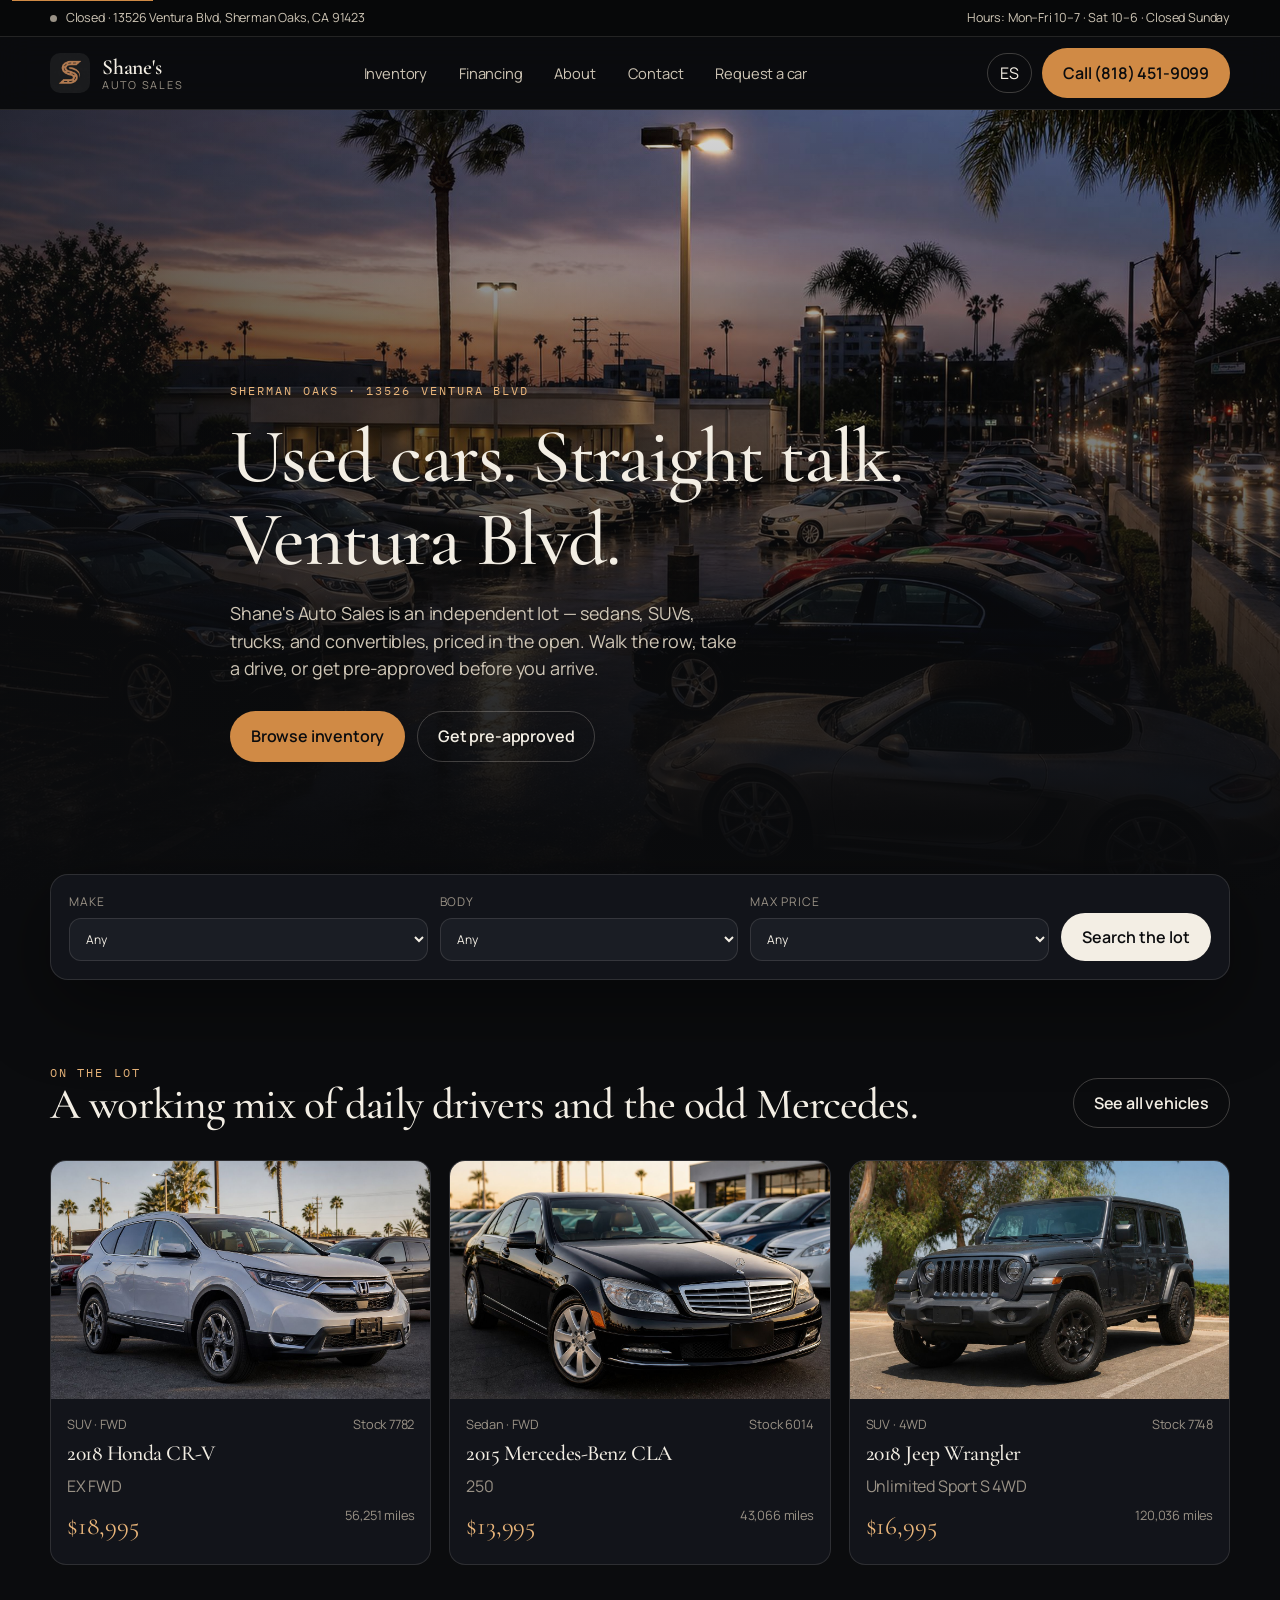
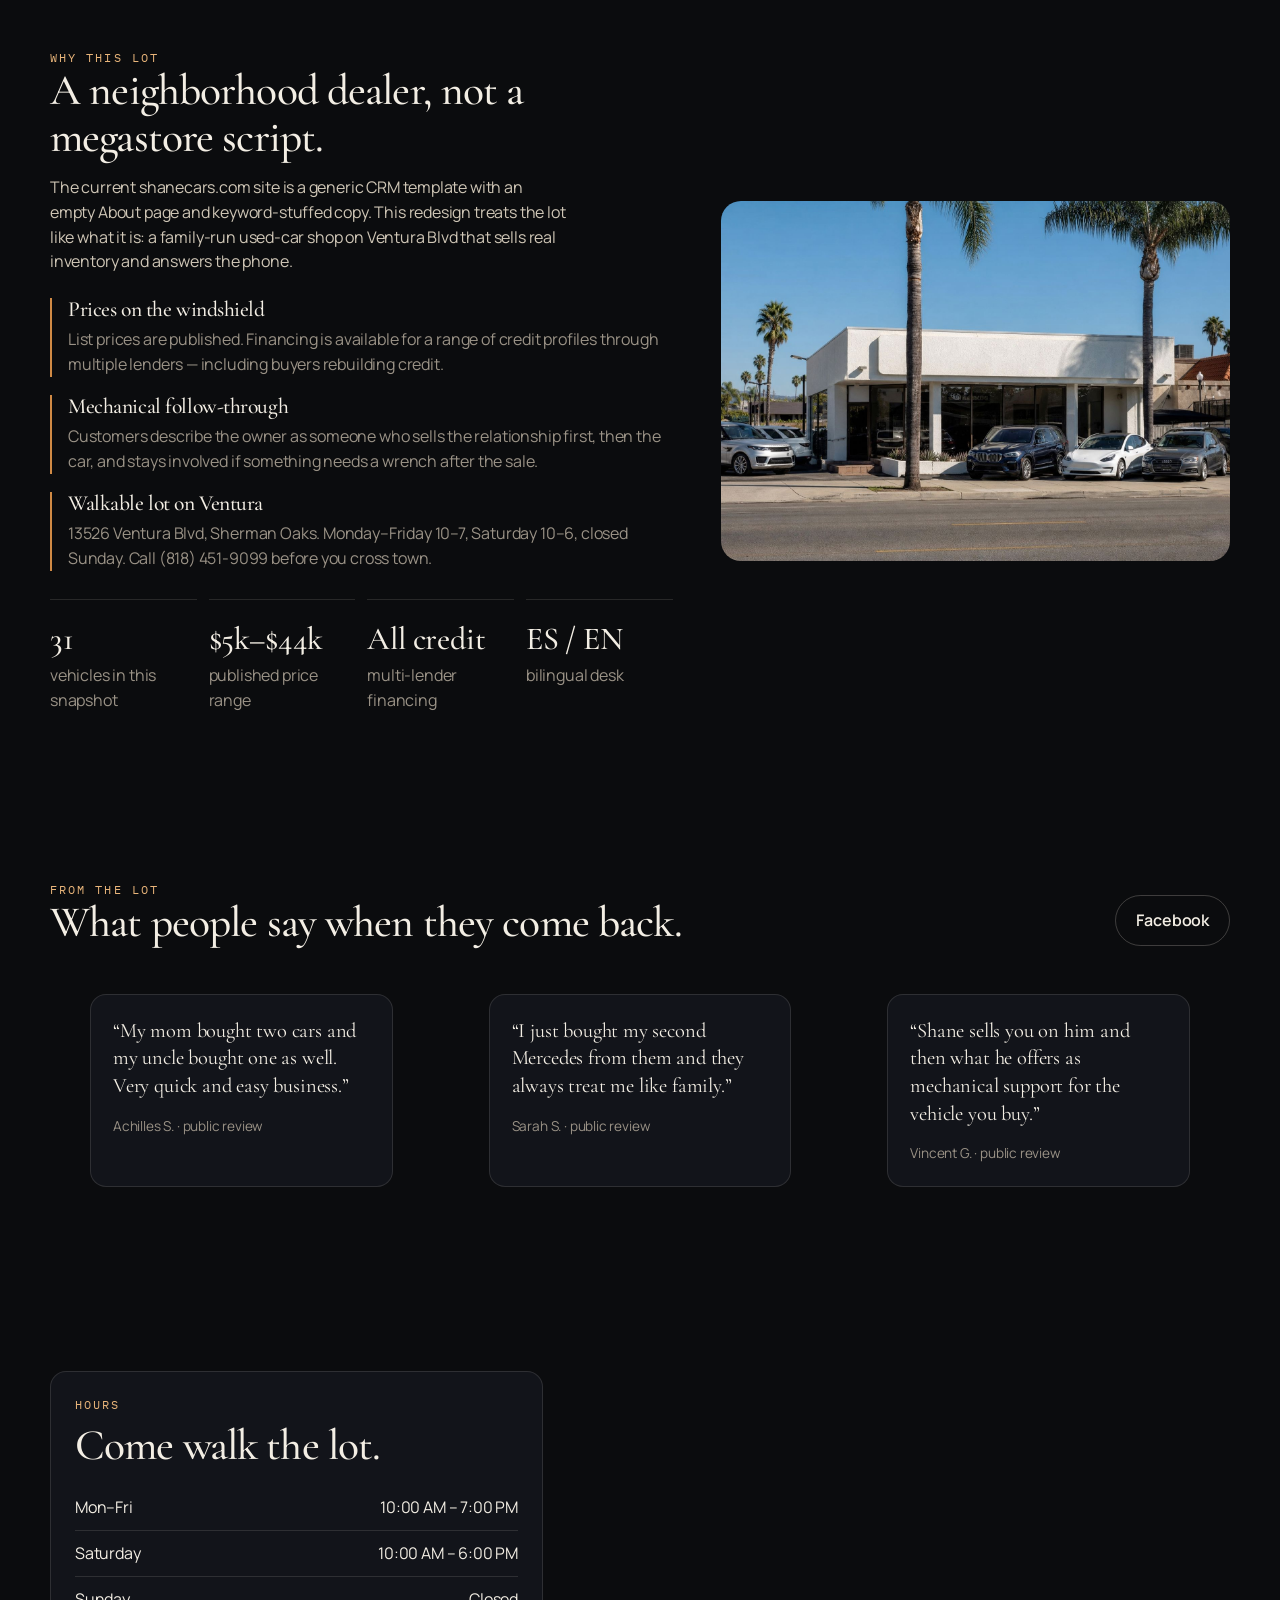
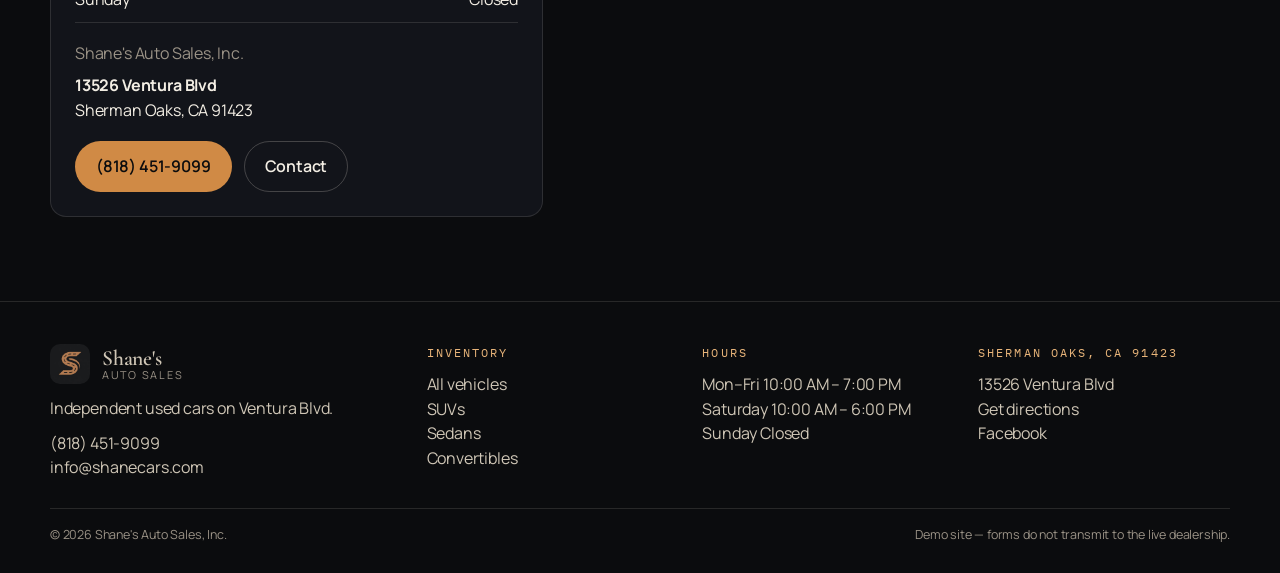
==== website/index.html @ 9287f3a0 "Add static redesign prototype for shanecars.com. Independent-dealer site with inventory filters, veh" ====
<!DOCTYPE html>
<html lang="en">
<head>
  <meta charset="utf-8">
  <meta name="viewport" content="width=device-width, initial-scale=1">
  <title>Shane's Auto Sales · Used cars on Ventura Blvd</title>
  <meta name="description" content="Independent used car dealership at 13526 Ventura Blvd, Sherman Oaks. Sedans, SUVs, trucks, and convertibles. Call (818) 451-9099.">
  <link rel="icon" href="assets/favicon.svg" type="image/svg+xml">
  <link rel="preconnect" href="https://fonts.googleapis.com">
  <link rel="preconnect" href="https://fonts.gstatic.com" crossorigin>
  <link href="https://fonts.googleapis.com/css2?family=Cormorant+Garamond:ital,wght@0,500;0,600;1,500&family=IBM+Plex+Mono:wght@400;500&family=Manrope:wght@400;500;650;700&display=swap" rel="stylesheet">
  <link rel="stylesheet" href="css/styles.css">
</head>
<body>
  <div id="site-header"></div>
  <main id="content">
    <section class="hero">
      <div class="hero-media">
        <img src="assets/hero-lot.jpg" alt="Used cars parked on a Sherman Oaks lot at dusk">
      </div>
      <div class="wrap hero-copy">
        <p class="kicker">Sherman Oaks · 13526 Ventura Blvd</p>
        <h1>
          <span data-en>Used cars. Straight talk. Ventura Blvd.</span>
          <span data-es>Autos usados. Trato directo. Ventura Blvd.</span>
        </h1>
        <p class="lede">
          <span data-en>Shane's Auto Sales is an independent lot — sedans, SUVs, trucks, and convertibles, priced in the open. Walk the row, take a drive, or get pre-approved before you arrive.</span>
          <span data-es>Shane's Auto Sales es un lote independiente: sedanes, SUVs, camionetas y convertibles, con precios a la vista. Recorre el lote, prueba un auto o solicite preaprobación antes de llegar.</span>
        </p>
        <div class="hero-actions">
          <a class="btn btn-copper" href="inventory.html" data-i18n="viewInventory">Browse inventory</a>
          <a class="btn btn-ghost" href="financing.html" data-i18n="getPreapproved">Get pre-approved</a>
        </div>
      </div>
    </section>

    <div class="wrap search-panel">
      <form class="search-card" action="inventory.html" method="get">
        <label class="field">
          <span data-en>Make</span><span data-es>Marca</span>
          <select name="make" id="home-make">
            <option value="">Any</option>
          </select>
        </label>
        <label class="field">
          <span data-en>Body</span><span data-es>Carrocería</span>
          <select name="body">
            <option value="">Any</option>
            <option>Sedan</option>
            <option>SUV</option>
            <option>Convertible</option>
            <option>Truck</option>
            <option>Hatchback</option>
            <option>Coupe</option>
            <option>Wagon</option>
            <option>Minivan</option>
          </select>
        </label>
        <label class="field">
          <span data-en>Max price</span><span data-es>Precio máximo</span>
          <select name="price">
            <option value="">Any</option>
            <option value="6000">$6,000</option>
            <option value="10000">$10,000</option>
            <option value="15000">$15,000</option>
            <option value="20000">$20,000</option>
          </select>
        </label>
        <button class="btn btn-paper" type="submit">
          <span data-en>Search the lot</span><span data-es>Buscar</span>
        </button>
      </form>
    </div>

    <section>
      <div class="wrap">
        <div class="section-head">
          <div>
            <p class="kicker" data-i18n="featured">On the lot</p>
            <h2>
              <span data-en>A working mix of daily drivers and the odd Mercedes.</span>
              <span data-es>Una mezcla de autos de diario y algún que otro Mercedes.</span>
            </h2>
          </div>
          <a class="btn btn-ghost" href="inventory.html" data-i18n="seeAll">See all vehicles</a>
        </div>
        <div class="grid-3" id="featured-grid"></div>
      </div>
    </section>

    <section style="padding-top:0">
      <div class="wrap split">
        <div>
          <p class="kicker">
            <span data-en>Why this lot</span>
            <span data-es>Por qué este lote</span>
          </p>
          <h2>
            <span data-en>A neighborhood dealer, not a megastore script.</span>
            <span data-es>Un dealer de barrio, no un guion de megastore.</span>
          </h2>
          <p class="paper-dim" style="margin-top:14px;max-width:52ch">
            <span data-en>The current shanecars.com site is a generic CRM template with an empty About page and keyword-stuffed copy. This redesign treats the lot like what it is: a family-run used-car shop on Ventura Blvd that sells real inventory and answers the phone.</span>
            <span data-es>El sitio actual de shanecars.com es una plantilla genérica de CRM, con una página About vacía y texto saturado de palabras clave. Este rediseño trata el lote como lo que es: un negocio familiar en Ventura Blvd.</span>
          </p>
          <div class="feature-list">
            <article>
              <h3>
                <span data-en>Prices on the windshield</span>
                <span data-es>Precios a la vista</span>
              </h3>
              <p class="muted">
                <span data-en>List prices are published. Financing is available for a range of credit profiles through multiple lenders — including buyers rebuilding credit.</span>
                <span data-es>Los precios de lista se publican. Hay financiamiento para distintos perfiles de crédito, incluso si estás reconstruyendo tu historial.</span>
              </p>
            </article>
            <article>
              <h3>
                <span data-en>Mechanical follow-through</span>
                <span data-es>Seguimiento mecánico</span>
              </h3>
              <p class="muted">
                <span data-en>Customers describe the owner as someone who sells the relationship first, then the car, and stays involved if something needs a wrench after the sale.</span>
                <span data-es>Los clientes describen al dueño como alguien que vende la relación primero, luego el auto, y sigue involucrado si hace falta un taller después de la venta.</span>
              </p>
            </article>
            <article>
              <h3>
                <span data-en>Walkable lot on Ventura</span>
                <span data-es>Lote caminable en Ventura</span>
              </h3>
              <p class="muted">
                <span data-en>13526 Ventura Blvd, Sherman Oaks. Monday–Friday 10–7, Saturday 10–6, closed Sunday. Call (818) 451-9099 before you cross town.</span>
                <span data-es>13526 Ventura Blvd, Sherman Oaks. Lunes a viernes 10–7, sábado 10–6, cerrado domingo. Llama al (818) 451-9099 antes de cruzar la ciudad.</span>
              </p>
            </article>
          </div>
          <div class="stats">
            <div class="stat"><b id="stat-count"></b><span class="muted">vehicles in this snapshot</span></div>
            <div class="stat"><b>$5k–$44k</b><span class="muted">published price range</span></div>
            <div class="stat"><b>All credit</b><span class="muted">multi-lender financing</span></div>
            <div class="stat"><b>ES / EN</b><span class="muted">bilingual desk</span></div>
          </div>
        </div>
        <img src="assets/storefront.jpg" alt="Independent dealership storefront on a California boulevard">
      </div>
    </section>

    <section>
      <div class="wrap">
        <div class="section-head">
          <div>
            <p class="kicker">
              <span data-en>From the lot</span>
              <span data-es>Desde el lote</span>
            </p>
            <h2>
              <span data-en>What people say when they come back.</span>
              <span data-es>Lo que dice la gente cuando regresa.</span>
            </h2>
          </div>
          <a class="btn btn-ghost" href="https://www.facebook.com/people/Shanes-Auto/61565567445845/">Facebook</a>
        </div>
        <div class="quotes">
          <blockquote class="quote">
            <p>“My mom bought two cars and my uncle bought one as well. Very quick and easy business.”</p>
            <cite>Achilles S. · public review</cite>
          </blockquote>
          <blockquote class="quote">
            <p>“I just bought my second Mercedes from them and they always treat me like family.”</p>
            <cite>Sarah S. · public review</cite>
          </blockquote>
          <blockquote class="quote">
            <p>“Shane sells you on him and then what he offers as mechanical support for the vehicle you buy.”</p>
            <cite>Vincent G. · public review</cite>
          </blockquote>
        </div>
      </div>
    </section>

    <section>
      <div class="wrap visit-grid">
        <div class="hours-card">
          <p class="kicker" data-i18n="hours">Hours</p>
          <h2 style="margin:8px 0 16px">
            <span data-en>Come walk the lot.</span>
            <span data-es>Ven a recorrer el lote.</span>
          </h2>
          <div id="hours-list"></div>
          <p style="margin:18px 0 8px" class="muted">Shane's Auto Sales, Inc.</p>
          <p><strong>13526 Ventura Blvd</strong><br>Sherman Oaks, CA 91423</p>
          <div class="hero-actions" style="margin-top:18px">
            <a class="btn btn-copper" href="tel:+18184519099">(818) 451-9099</a>
            <a class="btn btn-ghost" href="contact.html">
              <span data-en>Contact</span><span data-es>Contacto</span>
            </a>
          </div>
        </div>
        <iframe class="map-frame" title="Map of Shane's Auto Sales" src="https://www.google.com/maps?q=13526+Ventura+Blvd,+Sherman+Oaks,+CA+91423&output=embed" loading="lazy"></iframe>
      </div>
    </section>
  </main>
  <div id="site-footer"></div>
  <script src="js/data.js"></script>
  <script src="js/app.js"></script>
  <script>
    ShaneApp.renderHeader("home");
    ShaneApp.renderFooter();
    const featured = SHANE.vehicles.filter((v) => v.featured);
    document.getElementById("featured-grid").innerHTML = featured.map(ShaneApp.vehicleCard).join("");
    document.getElementById("stat-count").textContent = String(SHANE.vehicles.length);
    document.getElementById("home-make").innerHTML =
      `<option value="">${ShaneApp.t("any")}</option>` +
      [...new Set(SHANE.vehicles.map((v) => v.make))].sort().map((m) => `<option>${m}</option>`).join("");
    const hours = document.getElementById("hours-list");
    hours.innerHTML = SHANE.dealer.hours.map((h) => {
      const lang = ShaneApp.getLang();
      const label = lang === "es" ? h.labelEs : h.labelEn;
      const value = h.open === null ? ShaneApp.formatHour(null) : `${ShaneApp.formatHour(h.open)} – ${ShaneApp.formatHour(h.close)}`;
      return `<div class="hours-row"><span>${label}</span><span>${value}</span></div>`;
    }).join("");
    document.querySelectorAll("[data-i18n]").forEach((el) => {
      el.textContent = ShaneApp.t(el.getAttribute("data-i18n"));
    });
  </script>
</body>
</html>
---- website/css/styles.css ----
:root {
  --bg: #0b0c0e;
  --bg-elev: #12141a;
  --bg-soft: #1a1d24;
  --paper: #f3eee4;
  --paper-dim: #cfc6b6;
  --copper: #d08a45;
  --copper-2: #e9b57a;
  --ink: #0b0c0e;
  --muted: #9a9286;
  --line: rgba(243, 238, 228, 0.12);
  --line-strong: rgba(243, 238, 228, 0.22);
  --ok: #7dba7a;
  --danger: #e06b55;
  --shadow: 0 24px 80px rgba(0, 0, 0, 0.45);
  --font-display: "Cormorant Garamond", Georgia, serif;
  --font-ui: "Manrope", system-ui, sans-serif;
  --font-mono: "IBM Plex Mono", ui-monospace, monospace;
  --max: 1180px;
  --header-h: 72px;
  --radius: 18px;
  --ease: cubic-bezier(0.22, 1, 0.36, 1);
}

*,
*::before,
*::after {
  box-sizing: border-box;
}

html {
  scroll-behavior: smooth;
}

html,
body {
  margin: 0;
  padding: 0;
  background: var(--bg);
  color: var(--paper);
  font-family: var(--font-ui);
  font-size: 16px;
  line-height: 1.55;
  letter-spacing: -0.011em;
}

img {
  max-width: 100%;
  display: block;
}

a {
  color: inherit;
  text-decoration: none;
}

button,
input,
select,
textarea {
  font-family: inherit;
  font-size: inherit;
}

:focus-visible {
  outline: 2px solid var(--copper);
  outline-offset: 3px;
}

.skip {
  position: absolute;
  left: 12px;
  top: -40px;
  background: var(--copper);
  color: var(--ink);
  padding: 8px 12px;
  z-index: 100;
  font-weight: 700;
}

.skip:focus {
  top: 12px;
}

.wrap {
  width: min(var(--max), calc(100% - 40px));
  margin-inline: auto;
}

.kicker {
  font-family: var(--font-mono);
  font-size: 0.72rem;
  letter-spacing: 0.18em;
  text-transform: uppercase;
  color: var(--copper-2);
}

h1,
h2,
h3,
.display {
  font-family: var(--font-display);
  font-weight: 500;
  letter-spacing: -0.02em;
  line-height: 1.08;
  margin: 0;
}

h1 {
  font-size: clamp(2.6rem, 6vw, 5.4rem);
}

h2 {
  font-size: clamp(1.9rem, 3.4vw, 3rem);
}

h3 {
  font-size: 1.35rem;
}

p {
  margin: 0;
}

/* Top bar + header */
.topbar {
  background: #070809;
  border-bottom: 1px solid var(--line);
  font-size: 0.78rem;
  color: var(--paper-dim);
}

.topbar .wrap {
  display: flex;
  justify-content: space-between;
  gap: 16px;
  align-items: center;
  min-height: 36px;
}

.topbar a:hover {
  color: var(--paper);
}

.status-dot {
  width: 7px;
  height: 7px;
  border-radius: 50%;
  display: inline-block;
  margin-right: 6px;
  background: var(--muted);
}

.status-dot.open {
  background: var(--ok);
  box-shadow: 0 0 0 4px rgba(125, 186, 122, 0.15);
}

.site-header {
  position: sticky;
  top: 0;
  z-index: 50;
  backdrop-filter: blur(16px);
  background: rgba(11, 12, 14, 0.86);
  border-bottom: 1px solid var(--line);
}

.site-header .wrap {
  display: flex;
  align-items: center;
  justify-content: space-between;
  min-height: var(--header-h);
  gap: 20px;
}

.brand {
  display: flex;
  align-items: center;
  gap: 12px;
}

.brand img {
  width: 40px;
  height: 40px;
  border-radius: 10px;
  object-fit: cover;
}

.brand-text {
  display: flex;
  flex-direction: column;
  line-height: 1.05;
}

.brand-text strong {
  font-family: var(--font-display);
  font-size: 1.35rem;
  font-weight: 600;
}

.brand-text span {
  font-size: 0.68rem;
  letter-spacing: 0.16em;
  text-transform: uppercase;
  color: var(--muted);
}

.nav {
  display: flex;
  align-items: center;
  gap: 8px;
}

.nav a {
  padding: 8px 12px;
  color: var(--paper-dim);
  font-size: 0.92rem;
  border-radius: 999px;
}

.nav a:hover,
.nav a[aria-current="page"] {
  color: var(--paper);
  background: rgba(243, 238, 228, 0.06);
}

.header-actions {
  display: flex;
  align-items: center;
  gap: 10px;
}

.lang-btn,
.menu-btn {
  background: transparent;
  border: 1px solid var(--line-strong);
  color: var(--paper);
  border-radius: 999px;
  padding: 8px 12px;
  cursor: pointer;
}

.menu-btn {
  display: none;
}

.btn {
  display: inline-flex;
  align-items: center;
  justify-content: center;
  gap: 8px;
  border-radius: 999px;
  padding: 12px 20px;
  font-weight: 600;
  border: 1px solid transparent;
  cursor: pointer;
  transition: transform 0.25s var(--ease), background 0.25s var(--ease);
}

.btn:hover {
  transform: translateY(-1px);
}

.btn-copper {
  background: var(--copper);
  color: var(--ink);
}

.btn-ghost {
  background: transparent;
  border-color: var(--line-strong);
  color: var(--paper);
}

.btn-paper {
  background: var(--paper);
  color: var(--ink);
}

.btn-block {
  width: 100%;
}

/* Hero */
.hero {
  position: relative;
  min-height: min(88vh, 820px);
  display: grid;
  align-items: end;
  overflow: hidden;
}

.hero-media {
  position: absolute;
  inset: 0;
}

.hero-media img {
  width: 100%;
  height: 100%;
  object-fit: cover;
  filter: saturate(0.9) contrast(1.05);
}

.hero-media::after {
  content: "";
  position: absolute;
  inset: 0;
  background:
    linear-gradient(180deg, rgba(11, 12, 14, 0.15) 0%, rgba(11, 12, 14, 0.82) 72%, var(--bg) 100%),
    linear-gradient(90deg, rgba(11, 12, 14, 0.55), transparent 55%);
}

.hero-copy {
  position: relative;
  padding: 48px 0 56px;
  max-width: 820px;
}

.hero-copy .kicker {
  margin-bottom: 16px;
}

.hero-copy p.lede {
  margin: 18px 0 28px;
  font-size: 1.12rem;
  color: var(--paper-dim);
  max-width: 46ch;
}

.hero-actions {
  display: flex;
  flex-wrap: wrap;
  gap: 12px;
}

.search-panel {
  position: relative;
  margin-top: -28px;
  z-index: 2;
}

.search-card {
  background: var(--bg-elev);
  border: 1px solid var(--line);
  border-radius: var(--radius);
  padding: 18px;
  box-shadow: var(--shadow);
  display: grid;
  grid-template-columns: 1.2fr 1fr 1fr auto;
  gap: 12px;
  align-items: end;
}

label.field {
  display: flex;
  flex-direction: column;
  gap: 6px;
  font-size: 0.75rem;
  letter-spacing: 0.08em;
  text-transform: uppercase;
  color: var(--muted);
}

input,
select,
textarea {
  background: var(--bg-soft);
  color: var(--paper);
  border: 1px solid var(--line);
  border-radius: 12px;
  padding: 11px 12px;
}

textarea {
  min-height: 120px;
  resize: vertical;
}

/* Sections */
section {
  padding: 84px 0;
}

.section-head {
  display: flex;
  justify-content: space-between;
  align-items: end;
  gap: 20px;
  margin-bottom: 32px;
}

.muted {
  color: var(--muted);
}

.paper-dim {
  color: var(--paper-dim);
}

/* Cards */
.grid-3 {
  display: grid;
  grid-template-columns: repeat(3, 1fr);
  gap: 18px;
}

.grid-4 {
  display: grid;
  grid-template-columns: repeat(4, 1fr);
  gap: 16px;
}

.vehicle-card {
  background: var(--bg-elev);
  border: 1px solid var(--line);
  border-radius: 16px;
  overflow: hidden;
  display: flex;
  flex-direction: column;
  transition: border-color 0.25s var(--ease), transform 0.25s var(--ease);
}

.vehicle-card:hover {
  border-color: var(--copper);
  transform: translateY(-3px);
}

.vehicle-card .thumb {
  aspect-ratio: 16 / 10;
  overflow: hidden;
  background: #1c1f26;
}

.vehicle-card .thumb img {
  width: 100%;
  height: 100%;
  object-fit: cover;
  transition: transform 0.6s var(--ease);
}

.vehicle-card:hover .thumb img {
  transform: scale(1.06);
}

.vehicle-card .body {
  padding: 16px 16px 18px;
  display: flex;
  flex-direction: column;
  gap: 8px;
  flex: 1;
}

.vehicle-card .meta {
  display: flex;
  justify-content: space-between;
  gap: 8px;
  font-size: 0.8rem;
  color: var(--muted);
}

.price {
  font-family: var(--font-display);
  font-size: 1.6rem;
  color: var(--copper-2);
}

.chip-row {
  display: flex;
  flex-wrap: wrap;
  gap: 6px;
}

.chip {
  font-size: 0.72rem;
  border: 1px solid var(--line);
  border-radius: 999px;
  padding: 4px 8px;
  color: var(--paper-dim);
}

/* Why / stats */
.stats {
  display: grid;
  grid-template-columns: repeat(4, 1fr);
  gap: 12px;
  margin-top: 28px;
}

.stat {
  border-top: 1px solid var(--line);
  padding-top: 14px;
}

.stat b {
  display: block;
  font-family: var(--font-display);
  font-size: 2rem;
  font-weight: 500;
}

.split {
  display: grid;
  grid-template-columns: 1.1fr 0.9fr;
  gap: 48px;
  align-items: center;
}

.split img {
  width: 100%;
  border-radius: 20px;
  min-height: 360px;
  object-fit: cover;
}

.feature-list {
  display: grid;
  gap: 18px;
  margin-top: 24px;
}

.feature-list article {
  border-left: 2px solid var(--copper);
  padding-left: 16px;
}

.feature-list h3 {
  margin-bottom: 6px;
}

/* Quotes */
.quotes {
  display: grid;
  grid-template-columns: repeat(3, 1fr);
  gap: 16px;
}

.quote {
  background: var(--bg-elev);
  border: 1px solid var(--line);
  border-radius: 16px;
  padding: 22px;
}

.quote p {
  font-family: var(--font-display);
  font-size: 1.28rem;
  line-height: 1.35;
}

.quote cite {
  display: block;
  margin-top: 16px;
  font-style: normal;
  color: var(--muted);
  font-size: 0.85rem;
}

/* Visit */
.visit-grid {
  display: grid;
  grid-template-columns: 0.85fr 1.15fr;
  gap: 20px;
}

.map-frame {
  min-height: 420px;
  border: 0;
  width: 100%;
  border-radius: 16px;
  filter: grayscale(0.4) contrast(1.05);
}

.hours-card {
  background: var(--bg-elev);
  border: 1px solid var(--line);
  border-radius: 16px;
  padding: 24px;
}

.hours-row {
  display: flex;
  justify-content: space-between;
  padding: 10px 0;
  border-bottom: 1px solid var(--line);
}

/* Page hero */
.page-hero {
  padding: 72px 0 28px;
}

.page-hero p {
  margin-top: 12px;
  max-width: 58ch;
  color: var(--paper-dim);
}

/* Inventory */
.toolbar {
  display: grid;
  grid-template-columns: repeat(5, 1fr);
  gap: 12px;
  margin-bottom: 22px;
  align-items: end;
}

.count-line {
  margin: 0 0 18px;
  color: var(--muted);
}

.empty {
  padding: 48px 20px;
  text-align: center;
  border: 1px dashed var(--line-strong);
  border-radius: 16px;
  color: var(--paper-dim);
}

/* Vehicle detail */
.detail {
  display: grid;
  grid-template-columns: 1.35fr 0.75fr;
  gap: 28px;
  padding-bottom: 80px;
}

#vehicle-root {
  display: grid;
  gap: 22px;
  align-content: start;
}

.gallery {
  border-radius: 18px;
  overflow: hidden;
  background: var(--bg-elev);
}

.gallery img {
  width: 100%;
  aspect-ratio: 16 / 10;
  object-fit: cover;
}

.specs {
  display: grid;
  grid-template-columns: 1fr 1fr;
  gap: 10px 18px;
  margin-top: 22px;
}

.specs div {
  border-top: 1px solid var(--line);
  padding-top: 10px;
}

.specs dt {
  font-size: 0.72rem;
  letter-spacing: 0.1em;
  text-transform: uppercase;
  color: var(--muted);
}

.specs dd {
  margin: 4px 0 0;
}

.buy-card {
  position: sticky;
  top: 96px;
  background: var(--bg-elev);
  border: 1px solid var(--line);
  border-radius: 18px;
  padding: 22px;
}

.buy-card .actions {
  display: grid;
  gap: 10px;
  margin: 16px 0;
}

.range-row {
  display: grid;
  gap: 6px;
  margin: 12px 0;
}

.est-pay {
  font-family: var(--font-display);
  font-size: 2.4rem;
  color: var(--copper-2);
}

/* Forms */
.form-grid {
  display: grid;
  grid-template-columns: 1fr 1fr;
  gap: 28px;
}

form.stack {
  display: grid;
  gap: 12px;
  background: var(--bg-elev);
  border: 1px solid var(--line);
  border-radius: 18px;
  padding: 22px;
}

.alert {
  background: rgba(208, 138, 69, 0.12);
  border: 1px solid var(--copper);
  color: var(--paper);
  padding: 12px 14px;
  border-radius: 12px;
}

.error {
  color: var(--danger);
  font-size: 0.8rem;
}

/* Financing */
.credit-bands {
  display: grid;
  grid-template-columns: repeat(3, 1fr);
  gap: 12px;
  margin: 24px 0 8px;
}

.credit-bands article {
  background: var(--bg-elev);
  border: 1px solid var(--line);
  border-radius: 14px;
  padding: 16px;
}

/* Footer */
.site-footer {
  border-top: 1px solid var(--line);
  padding: 42px 0 28px;
  color: var(--paper-dim);
}

.footer-grid {
  display: grid;
  grid-template-columns: 1.4fr 1fr 1fr 1fr;
  gap: 24px;
}

.site-footer a:hover {
  color: var(--paper);
}

.legal {
  margin-top: 28px;
  padding-top: 16px;
  border-top: 1px solid var(--line);
  font-size: 0.78rem;
  color: var(--muted);
  display: flex;
  justify-content: space-between;
  gap: 12px;
}

.mobile-call {
  display: none;
}

/* Spanish copy swap via [data-en]/[data-es] */
html[lang="es"] [data-en] {
  display: none;
}

html[lang="en"] [data-es] {
  display: none;
}

@media (max-width: 980px) {
  .search-card,
  .grid-3,
  .grid-4,
  .stats,
  .split,
  .quotes,
  .visit-grid,
  .toolbar,
  .detail,
  .form-grid,
  .footer-grid,
  .credit-bands {
    grid-template-columns: 1fr 1fr;
  }

  .hero {
    min-height: 72vh;
  }

  .nav {
    display: none;
    position: absolute;
    top: calc(var(--header-h) + 36px);
    left: 0;
    right: 0;
    background: #0f1115;
    border-bottom: 1px solid var(--line);
    flex-direction: column;
    padding: 12px 20px 18px;
    align-items: stretch;
  }

  .nav.open {
    display: flex;
  }

  .menu-btn {
    display: inline-flex;
  }

  .header-actions .btn {
    display: none;
  }
}

@media (max-width: 720px) {
  .wrap {
    width: min(var(--max), calc(100% - 28px));
  }

  .search-card,
  .grid-3,
  .grid-4,
  .stats,
  .split,
  .quotes,
  .visit-grid,
  .toolbar,
  .detail,
  .form-grid,
  .footer-grid,
  .credit-bands,
  .specs,
  .topbar .wrap {
    grid-template-columns: 1fr;
  }

  .topbar .hours-mini {
    display: none;
  }

  .mobile-call {
    display: flex;
    position: fixed;
    left: 12px;
    right: 12px;
    bottom: 12px;
    z-index: 40;
    justify-content: center;
  }

  .mobile-call .btn {
    width: 100%;
    box-shadow: var(--shadow);
  }

  body {
    padding-bottom: 76px;
  }

  .legal {
    flex-direction: column;
  }
}

@media (prefers-reduced-motion: reduce) {
  html {
    scroll-behavior: auto;
  }

  .btn,
  .vehicle-card,
  .vehicle-card .thumb img {
    transition: none;
  }
}
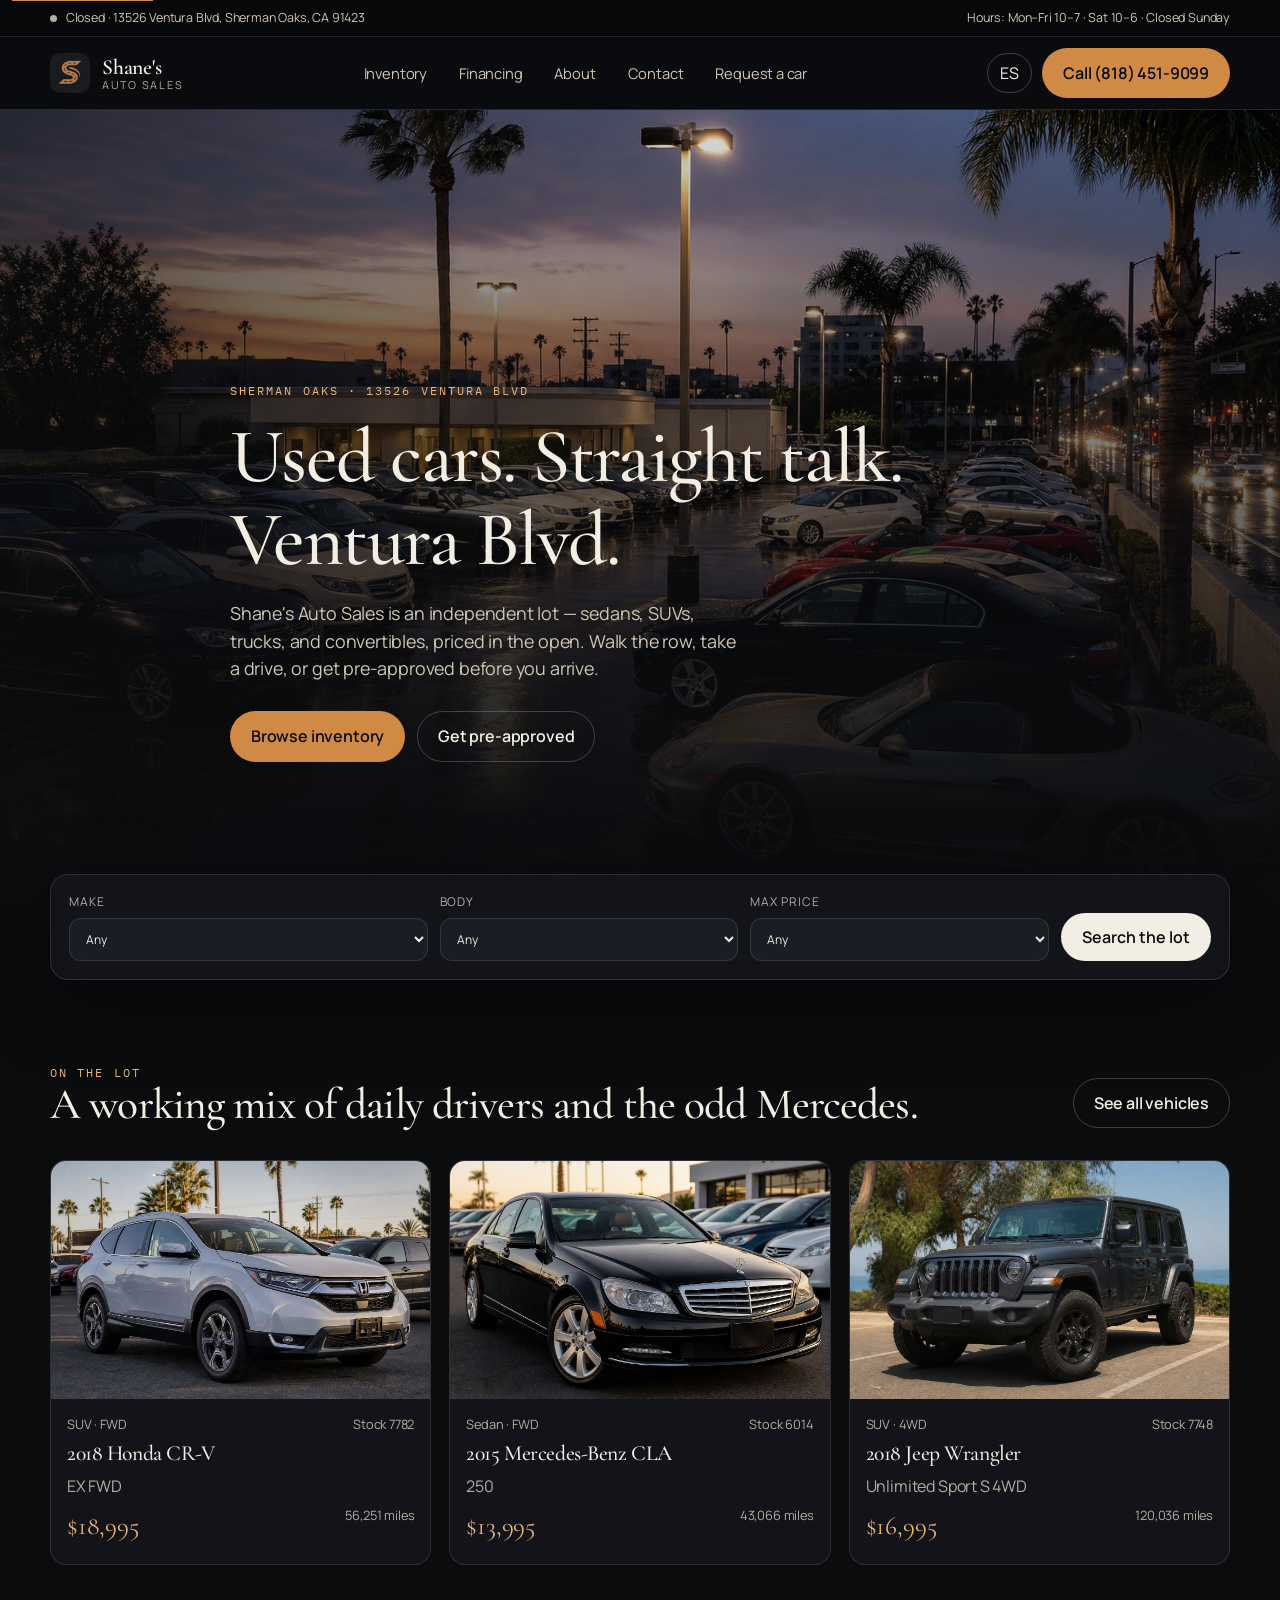
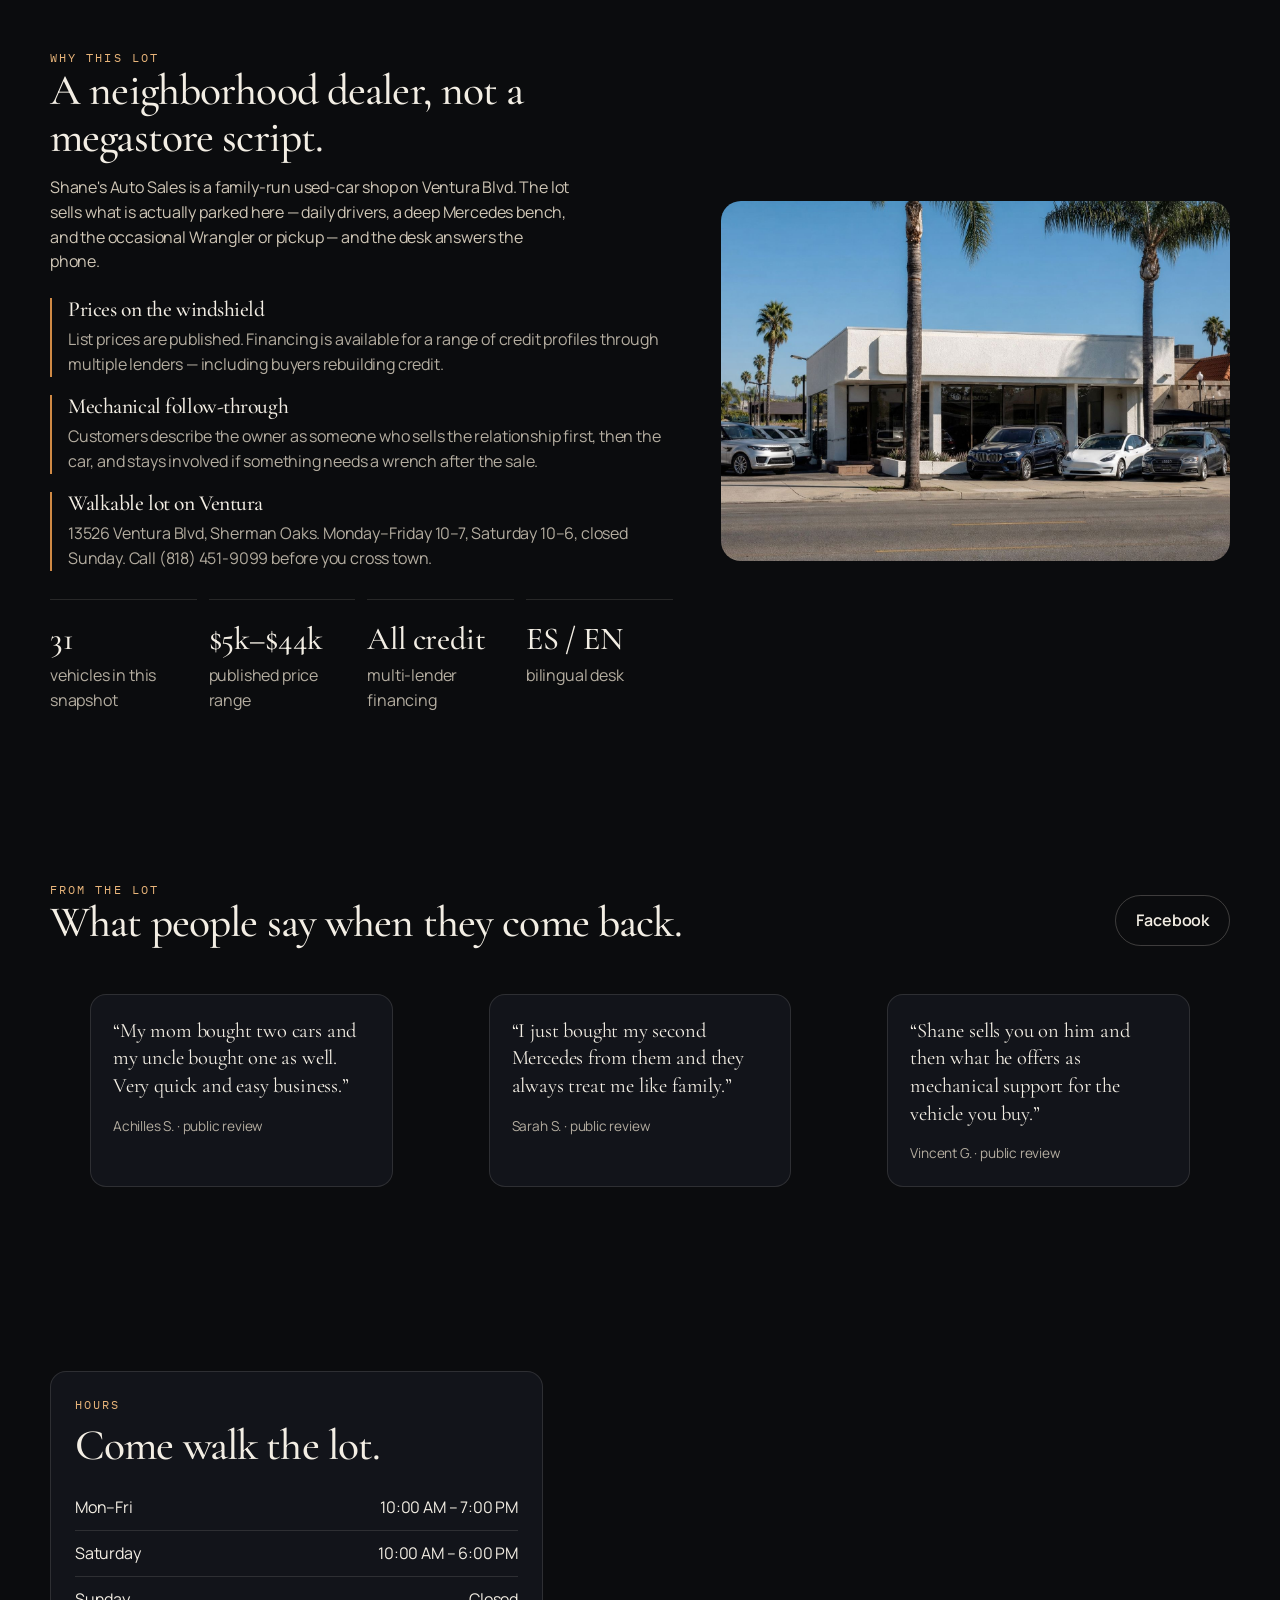
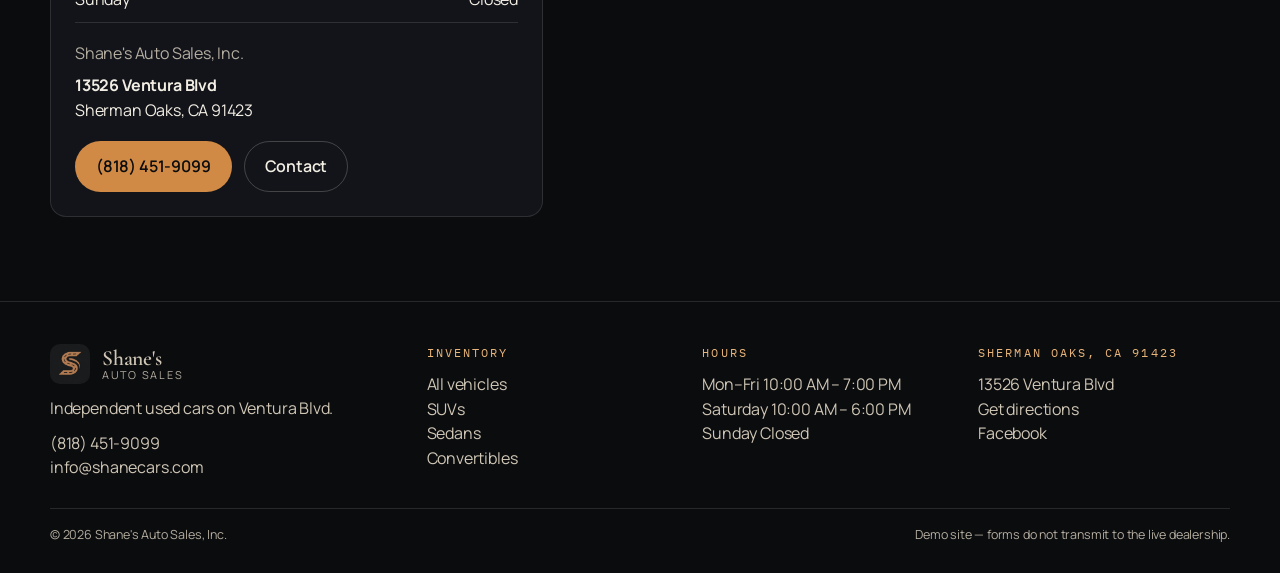
==== commit 53f2c845: "Match inventory photos to body style and fix featured sort. Local lot photography replaces mismatche" ====
--- a/website/index.html
+++ b/website/index.html
@@ -101,8 +101,8 @@
             <span data-es>Un dealer de barrio, no un guion de megastore.</span>
           </h2>
           <p class="paper-dim" style="margin-top:14px;max-width:52ch">
-            <span data-en>The current shanecars.com site is a generic CRM template with an empty About page and keyword-stuffed copy. This redesign treats the lot like what it is: a family-run used-car shop on Ventura Blvd that sells real inventory and answers the phone.</span>
-            <span data-es>El sitio actual de shanecars.com es una plantilla genérica de CRM, con una página About vacía y texto saturado de palabras clave. Este rediseño trata el lote como lo que es: un negocio familiar en Ventura Blvd.</span>
+            <span data-en>Shane's Auto Sales is a family-run used-car shop on Ventura Blvd. The lot sells what is actually parked here — daily drivers, a deep Mercedes bench, and the occasional Wrangler or pickup — and the desk answers the phone.</span>
+            <span data-es>Shane's Auto Sales es un lote familiar en Ventura Blvd. Se vende lo que está estacionado aquí, y el escritorio contesta el teléfono.</span>
           </p>
           <div class="feature-list">
             <article>
--- a/website/css/styles.css
+++ b/website/css/styles.css
@@ -7,7 +7,7 @@
   --copper: #d08a45;
   --copper-2: #e9b57a;
   --ink: #0b0c0e;
-  --muted: #9a9286;
+  --muted: #b4ada0;
   --line: rgba(243, 238, 228, 0.12);
   --line-strong: rgba(243, 238, 228, 0.22);
   --ok: #7dba7a;
@@ -372,9 +372,10 @@
   padding: 11px 12px;
 }
 
-textarea {
-  min-height: 120px;
-  resize: vertical;
+input[type="range"] {
+  accent-color: var(--copper);
+  width: 100%;
+  background: transparent;
 }
 
 /* Sections */
@@ -818,10 +819,6 @@
 
   .menu-btn {
     display: inline-flex;
-  }
-
-  .header-actions .btn {
-    display: none;
   }
 }
 
@@ -861,6 +858,10 @@
     justify-content: center;
   }
 
+  .header-actions .btn-copper {
+    display: none;
+  }
+
   .mobile-call .btn {
     width: 100%;
     box-shadow: var(--shadow);
